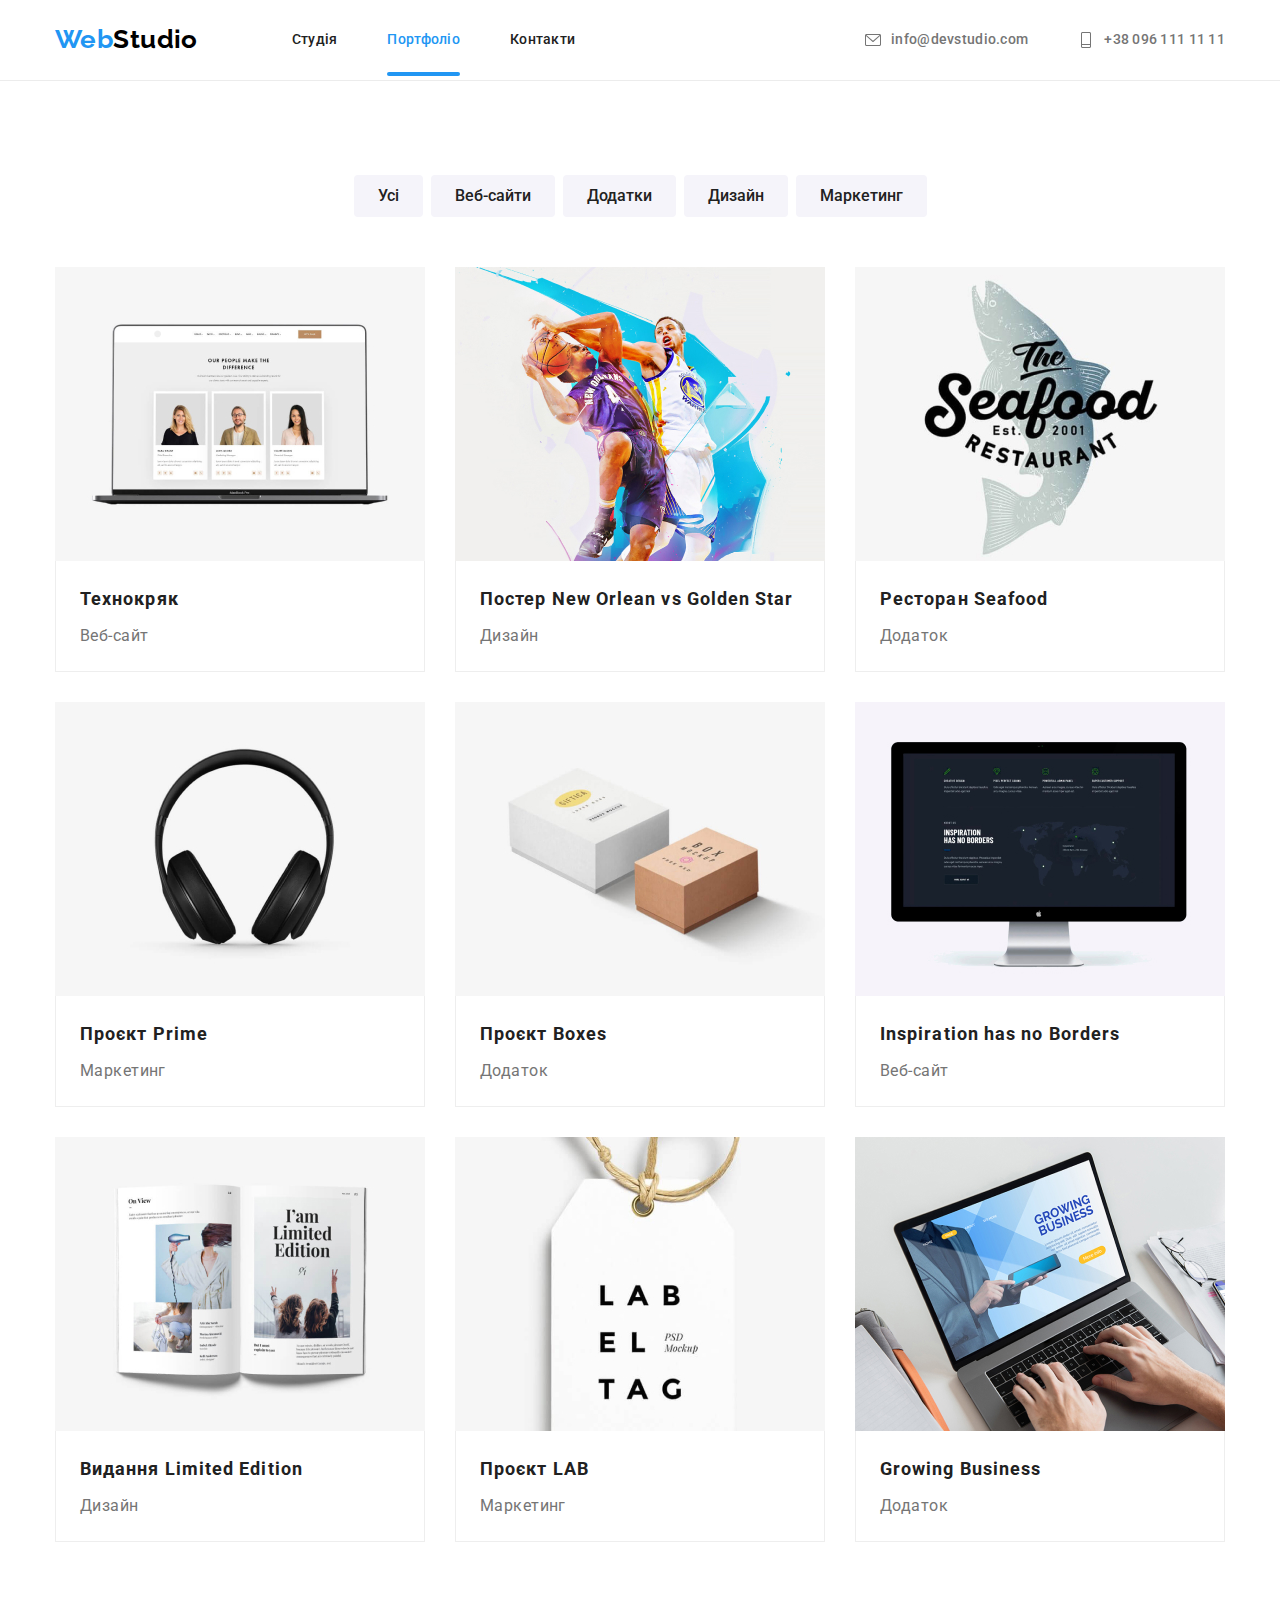
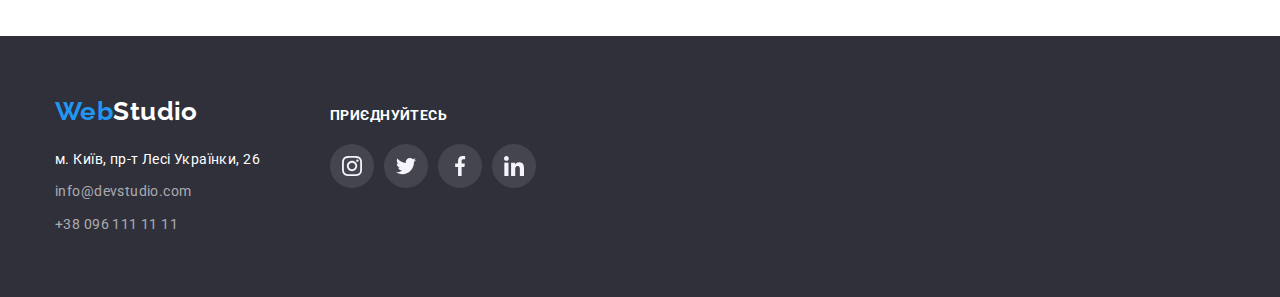
==== portfolio.html @ b00baf90 "11.11.2022" ====
<!DOCTYPE html>
<html lang="ua">
  <head>
    <meta charset="UTF-8" />
    <meta http-equiv="X-UA-Compatible" content="IE=edge" />
    <meta name="viewport" content="width=device-width, initial-scale=1.0" />
    <link rel="preconnect" href="https://fonts.googleapis.com" />
    <link rel="preconnect" href="https://fonts.gstatic.com" crossorigin />

    <link
      href="https://fonts.googleapis.com/css2?family=Raleway:wght@700&family=Roboto:wght@400;500;700;900&display=swap"
      rel="stylesheet"
    />
    <link
      rel="stylesheet"
      href="https://cdnjs.cloudflare.com/ajax/libs/modern-normalize/1.1.0/modern-normalize.min.css"
    />
    <link rel="stylesheet" href="./css/portfolio.css" />
    <title>Портфоліо</title>
  </head>

  <body>
    <!--Шапка сторінки-->
    <header class="header-page">
      <div class="container main-nav">
        <nav class="nav">
          <a href="./index.html" class="logo"
            ><span class="logo-word">Web</span>Studio</a
          >
          <ul class="site-nav list">
            <li class="item"><a href="./index.html" class="link">Студія</a></li>
            <li class="item">
              <a href="./portfolio.html" class="link active">Портфоліо</a>
            </li>
            <li class="item"><a href="" class="link ">Контакти</a></li>
          </ul>
        </nav>
        <ul class="contact list">
          <li class="item">
            <a href="mailto:info@devstudio.com" class="link-envelope link">
              <svg class="icon-envelope" width="16" height="16">
                <use href="./images/icons.svg/svg-1.svg#icon-amail-1"></use>
              </svg>
              info@devstudio.com
            </a>
          </li>
          <li class="item">
            <a href="tel:+380961111111" class="link-smartphone link">
              <svg class="icon-smartphone" width="16" height="16">
                <use href="./images/icons.svg/svg-1.svg#icon-phone-2"></use>
              </svg>
              +38 096 111 11 11
            </a>
          </li>
        </ul>
      </div>
    </header>
    <!--Головна сторінка-->
    <main>
      <section class="portfolio section">
        <div class="container">
          <h1 class="visually-hidden">Портфоліо</h1>
          <ul class="portfolio-nav list">
            <li class="portfolio-nav-item item">
              <button type="button" class="button button-secondary">Усі</button>
            </li>
            <li class="portfolio-nav-item item">
              <button type="button" class="button button-secondary">
                Веб-сайти
              </button>
            </li>
            <li class="portfolio-nav-item item">
              <button type="button" class="button button-secondary">
                Додатки
              </button>
            </li>
            <li class="portfolio-nav-item item">
              <button type="button" class="button button-secondary">
                Дизайн
              </button>
            </li>
            <li class="portfolio-nav-item item">
              <button type="button" class="button button-secondary">
                Маркетинг
              </button>
            </li>
          </ul>

          <ul class="portfolio-list list">
            <li class="portfolio-list-item item">
              <div class="team-tumb">
                <a href="" class="portfolio-item">
                  <img
                    src="./images/img.number1.jpg"
                    class="portfolio-img"
                    alt="Технокряк"
                    width="370"
                    height="294"
                  />
                  <div class="product-overlay">
                    <p class="ovarlay-text-card">
                      Ресурс пропонує комплексні пропозиції з різним рівнем функціоналу та сервісів. Все це дозволить відвідувачу отримати вичерпні відомості про компанію чи приватну особу.
                    </p>
                  </div>
                </a>
              </div>
              <div class="img-descr">
                <h2 class="portfolio-title">Технокряк</h2>
                <p class="portfolio-descrp">Веб-сайт</p>
              </div>
            </li>
            <li class="portfolio-list-item item">
              <div class="team-tumb">
                <a href="" class="portfolio-item">
                  <img
                    src="./images/img.number2.jpg"
                    class="portfolio-img alt="
                    Постер
                    New
                    Orlean
                    vs
                    Golden
                    Star
                    width="370"
                    height="294"
                  />
                  <div class="product-overlay">
                    <p class="ovarlay-text-card">
                      Ресурс пропонує комплексні пропозиції з різним рівнем функціоналу та сервісів. Все це дозволить відвідувачу отримати вичерпні відомості про компанію чи приватну особу.
                    </p>
                  </div>
                </a>
              </div>
              <div class="img-descr">
                <h2 class="portfolio-title">
                  Постер <span lang="en">New Orlean vs Golden Star</span>
                </h2>
                <p class="portfolio-descrp">Дизайн</p>
              </div>
            </li>
            <li class="portfolio-list-item item">
              <div class="team-tumb">
                <a href="" class="portfolio-item">
                  <img
                    src="./images/img.number3.jpg"
                    class="portfolio-img alt="
                    Ресторан
                    Seafood
                    width="370"
                    height="294"
                  />
                  <div class="product-overlay">
                    <p class="ovarlay-text-card">
                      Ресурс пропонує комплексні пропозиції з різним рівнем функціоналу та сервісів. Все це дозволить відвідувачу отримати вичерпні відомості про компанію чи приватну особу.
                    </p>
                  </div>
                </a>
              </div> 
                <div class="img-descr">
                  <h2 class="portfolio-title">
                    Ресторан <span lang="en">Seafood</span>
                  </h2>
                  <p class="portfolio-descrp">Додаток</p>
                </div>
              
            </li>
            <li class="portfolio-list-item item">
              <div class="team-tumb">
                <a href="" class="portfolio-item">
                  <img
                    src="./images/img.number4.jpg"
                    class="portfolio-img alt="
                    Проект
                    Prime
                    width="370"
                    height="294"
                  />
                  <div class="product-overlay">
                    <p class="ovarlay-text-card">
                      Ресурс пропонує комплексні пропозиції з різним рівнем функціоналу та сервісів. Все це дозволить відвідувачу отримати вичерпні відомості про компанію чи приватну особу.
                    </p>
                  </div>
                </a>
              </div>  
                <div class="img-descr">
                  <h2 class="portfolio-title">
                    Проєкт <span lang="en">Prime</span>
                  </h2>
                  <p class="portfolio-descrp">Маркетинг</p>
                </div>
              
            </li>
            <li class="portfolio-list-item item">
              <div class="team-tumb">
                <a href="" class="portfolio-item">
                  <img
                    src="./images/img.number5.jpg"
                    class="portfolio-img alt="
                    Проект
                    Boxes
                    width="370"
                    height="294"
                  />
                  <div class="product-overlay">
                    <p class="ovarlay-text-card">
                      Ресурс пропонує комплексні пропозиції з різним рівнем функціоналу та сервісів. Все це дозволить відвідувачу отримати вичерпні відомості про компанію чи приватну особу.
                    </p>
                  </div>
                </a>
              </div> 
                <div class="img-descr">
                  <h2 class="portfolio-title">
                    Проєкт <span lang="en">Boxes</span>
                  </h2>
                  <p class="portfolio-descrp">Додаток</p>
                </div>
              
            </li>
            <li class="portfolio-list-item item">
              <div class="team-tumb">
                <a href="" class="portfolio-item">
                  <img
                    src="./images/img.number6.jpg"
                    class="portfolio-img alt="
                    Inspiration
                    has
                    no
                    Borders
                    width="370"
                    height="294"
                 />
                 <div class="product-overlay">
                  <p class="ovarlay-text-card">
                    Ресурс пропонує комплексні пропозиції з різним рівнем функціоналу та сервісів. Все це дозволить відвідувачу отримати вичерпні відомості про компанію чи приватну особу.
                  </p>
                </div>
                </a>
              </div> 
                <div class="img-descr">
                  <h2 class="portfolio-title" lang="en">
                    Inspiration has no Borders
                  </h2>
                  <p class="portfolio-descrp">Веб-сайт</p>
                </div>
              
            </li>
            <li class="portfolio-list-item item">
              <div class="team-tumb">
                <a href="" class="portfolio-item">
                  <img
                    src="./images/img.number7.jpg"
                    class="portfolio-img alt="
                    В
                    Limited
                    Edition
                    width="370"
                    height="294"
                   />
                   <div class="product-overlay">
                    <p class="ovarlay-text-card">
                      Ресурс пропонує комплексні пропозиції з різним рівнем функціоналу та сервісів. Все це дозволить відвідувачу отримати вичерпні відомості про компанію чи приватну особу.
                    </p>
                  </div>
                </a>
              </div> 
              <div class="img-descr">
                <h2 class="portfolio-title">
                  Видання <span lang="en">Limited Edition</span>
                </h2>
                <p class="portfolio-descrp">Дизайн</p>
              </div>
              
            </li>
            <li class="portfolio-list-item item">
              <div class="team-tumb">
                <a href="" class="portfolio-item">
                  <img
                    src="./images/img.number8.jpg"
                    class="portfolio-img alt="
                    Проєкт
                    LAB
                    width="370"
                    height="294"
                  />
                  <div class="product-overlay">
                    <p class="ovarlay-text-card">
                      Ресурс пропонує комплексні пропозиції з різним рівнем функціоналу та сервісів. Все це дозволить відвідувачу отримати вичерпні відомості про компанію чи приватну особу.
                    </p>
                  </div>
               </a>
              </div> 
                <div class="img-descr">
                  <h2 class="portfolio-title">
                    Проєкт <span lang="en">LAB</span>
                  </h2>
                  <p class="portfolio-descrp">Маркетинг</p>
                </div>
              
            </li>
            <li class="portfolio-list-item item">
              <div class="team-tumb">
                <a href="" class="portfolio-item">
                  <img
                    src="./images/img.number9.jpg"
                    class="portfolio-img alt="
                    Growing
                    Business
                    width="370"
                    height="294"
                   />
                   <div class="product-overlay">
                    <p class="ovarlay-text-card">
                      Ресурс пропонує комплексні пропозиції з різним рівнем функціоналу та сервісів. Все це дозволить відвідувачу отримати вичерпні відомості про компанію чи приватну особу.
                    </p>
                  </div>
                </a>
              </div>
                <div class="img-descr">
                  <h2 class="portfolio-title" lang="en">Growing Business</h2>
                  <p class="portfolio-descrp">Додаток</p>
                </div>
            </li>
          </ul>
        </div>
      </section>
    </main>
    <!--Нижня шапка-->
    <footer class="footer">
      <div class="page-footer container">
        <div class="adress-container">
          <a href="./index.html" class="logo"
            ><span class="logo-word">Web</span>Studio</a
          >
          <address>
            <ul class="adress-list list">
              <li class="item">
                <a
                  href="https://goo.gl/maps/piqngm7oDQpEDh6u6"
                  class="address-list-link"
                  target="_blank"
                  rel="noopener nofollow noreferrer"
                  >м. Київ, пр-т Лесі Українки, 26</a
                >
              </li>
              <li class="item">
                <a href="maito:info@devstudio.com" class="address-list-tel"
                  >info@devstudio.com</a
                >
              </li>
              <li class="item">
                <a href="tel:+380961111111" class="address-list-tel"
                  >+38 096 111 11 11</a
                >
              </li>
            </ul>
          </address>
        </div>
        <div class="link-container">
          <p class="footer-link-container-title">приєднуйтесь</p>
          <ul class="list footer-links-list">
            <li class="footer-links-item">
              <a class="footer-social-links" href="">
                <svg class="footer-social-link-icon" width="20" height="20">
                  <use
                    href="./images/icons.svg/symbol-defs 1.svg#icon-instagram-2"
                  ></use>
                </svg>
              </a>
            </li>
            <li class="footer-links-item">
              <a class="footer-social-links" href="">
                <svg class="footer-social-link-icon" width="20" height="20">
                  <use
                    href="./images/icons.svg/symbol-defs 1.svg#icon-twitter-1"
                  ></use>
                </svg>
              </a>
            </li>
            <li class="footer-links-item">
              <a class="footer-social-links" href="">
                <svg class="footer-social-link-icon" width="20" height="20">
                  <use
                    href="./images/icons.svg/symbol-defs 1.svg#icon-facebook-1"
                  ></use>
                </svg>
              </a>
            </li>
            <li class="footer-links-item">
              <a class="footer-social-links" href="">
                <svg class="footer-social-link-icon" width="20" height="20">
                  <use
                    href="./images/icons.svg/symbol-defs 1.svg#icon-linkedin-1"
                  ></use>
                </svg>
              </a>
            </li>
          </ul>
        </div>
      </div>
    </footer>
  </body>
</html>
---- css/portfolio.css ----
html {
  box-sizing: border-box;
}


h1,
h2,
h3,
h4,
h5,
h6,
p {
  margin-top: 0;
}

a {
  text-decoration: none;
  color: inherit;
}

address {
  font-style: normal;
}


:root {
  --title-text-color: #212121;
  --primary-text-color: #757575;
  --accent-color: #2196F3;
  --button-white-color: #FFFFFF;
  --background-section: #2F303A;
  --background-color: #F5F4FA;
  --black: #000000;
}

body {
  color: var(--primary-text-color);
  font-family: 'Roboto', sans-serif;
  letter-spacing: 0.03em;
  font-size: 14px;
  line-height: 1.71;
}

.list {
  list-style: none;
  padding-left: 0;
  margin: 0;
}

.icon-envelope {
  margin-right: 10px;
  fill: currentColor;
}

.link-envelope {
  align-items: center;
  display: flex;
}

.icon-smartphone {
  margin-right: 10px;
  fill: currentColor;
}

.link-smartphone {
  align-items: center;
  display: flex;
}

.container {
  width: 1200px;
  padding-left: 15px;
  padding-right: 15px;
  margin-left: auto;
  margin-right: auto;
}

.section {
  padding-top: 94px;
  padding-bottom: 94px;
}

/*Шапка*/

.header-page {
  border-bottom: 1px solid #ECECEC;
  padding-top: 24px;
  padding-bottom: 25px;
  }
  
  
  /*Логотип*/
  
  .logo {
    color: var(--black);
      text-decoration: none;
      font-family: 'Raleway', sans-serif;
      font-weight: 700;
      font-size: 26px;
      line-height: 1.2;
    
    
    }
    
    .nav .logo {
      margin-right: 94px;
    }
    
    .logo .logo-word {
    color: var(--accent-color);
    }
    
    .main-nav {
      display: flex;
      align-items: center;
      justify-content: space-between;
    }
    
    .nav,
    .site-nav {
      display: flex;
      align-items: center;
    }
    
    
    .site-nav .item:not(:last-child) {
      margin-right: 50px;
    }
    
    .site-nav .link {
      color: var(--title-text-color);
      text-decoration: none;
      font-weight: 500;
      line-height: 1.14;
      letter-spacing: 0.02em;
      position: relative;
      padding-top: 28px;
      padding-bottom: 28px;
    
      transition: 250ms cubic-bezier(0.4, 0, 0.2, 1);
    
    }
    
    .site-nav .current {
      color: var(--accent-color);
    }
    
    .site-nav .active::after{
      position: absolute;
      left: 0px;
      bottom: -1px;
      content: "";
    
      width: 100%;
      height: 4px;
      
      border-radius: 2px;
      background-color: var(--accent-color);
      /*opacity: ;*/
  
  }
  
  
  .site-nav .active{
      color: var(--accent-color);
  }
  
  /*.active::after,
  .active:hover::after,
  .active:focus::after {
      opacity: 1;
  }
  */
    
    
    .site-nav .link:hover,
    .site-nav .link:focus {
      color: var(--accent-color);
    }
    
    .icon-envelope {
      margin-right: 10px;
      fill: currentColor;
    }
    
    .link-envelope {
      align-items: center;
      display: flex;
    }
    
    .icon-smartphone {
      margin-right: 10px;
      fill: currentColor;
    }
    
    .link-smartphone {
      align-items: center;
      display: flex;
    }
    
    .contact {
      display: flex;
    }
    
    .contact .link {
     color: var(--primary-text-color);
      text-decoration: none;
      font-weight: 500;
      line-height: 1.14;
      letter-spacing: 0.02em;
    
      visibility: visible;
      transition: opacity 250ms,visibility 250ms linear ;
    }
    
    .contact .item:not(:last-child)
     { margin-right: 50px;
    }
    
    .contact .link:hover,
    .contact .link:focus {
      color: var(--accent-color);
    }

/*Button*/
.visually-hidden {
  position: absolute;
  width: 1px;
  height: 1px;
  margin: -1px;
  border: 0;
  padding: 0;

  white-space: nowrap;
  clip-path: inset(100%);
  clip: rect(0 0 0 0);
  overflow: hidden;
}
.button {
  font-size: 16px;
  text-align: center;
  cursor: pointer;
  font-family: inherit;
  border-color: transparent;
  border-radius: 4px;
  
  transition: 250ms cubic-bezier(0.4, 0, 0.2, 1);
}

.button-primary {
  color: var(--button-white-color);
  background-color: var(--accent-color);

  font-weight: 700;
  line-height: 1.88;
  letter-spacing: 0.06em;

  padding: 10px 32px;
  min-width: 200px;
   
}

.button-secondary {
  display: inline-block;
  color: var(--title-text-color);
  background-color: var(--background-color);

  font-weight: 500;
  line-height: 1.62;

  padding: 6px 22px;

}

.button-secondary:not(:last-child) {
  margin-right: 8px;
}

.button-primary:hover,
.button-primary:focus {
  color: var(--title-text-color);
  background-color: var(--background-color);
}

.button-secondary:hover,
.button-secondary:focus {
  color: var(--button-white-color);
  background-color: var(--accent-color);
}

.button.active {
  color: var(--button-white-color);
  background-color: var(--accent-color);
}

.visually-hidden {
  position: absolute;
  width: 1px;
  height: 1px;
  margin: -1px;
  border: 0;
  padding: 0;

  white-space: nowrap;
  clip-path: inset(100%);
  clip: rect(0 0 0 0);
  overflow: hidden;
}

.features {
  display: flex;
}

.features .item {
  width: 270px;
}

.features .item:not(:last-child) {
  margin-right: 30px;
}

.features .features-title {
  color: var(--title-text-color);
  font-size: 14px;
  line-height: 1.14;
  text-transform: uppercase;
  margin-top: 0px;
  margin-bottom: 10px;
}

.features .feature-text {
  line-height: 1.17;
  margin-bottom: 0;
  margin-top: 0;
  padding-top: 13.5px;
  padding-bottom: 13.5px;


}

.works {
  padding-top: 0;
}

.works .works-images {
  display: flex;
}

.works-images .work {
  display: block;
  max-width: 100%;
  height: auto;
}


.works .works-images .item:not(:last-child) {
  margin-right: 30px;
}

.section-title {
  color: var(--title-text-color);
  font-size: 36px;
  line-height: 1.16;
  text-align: center;
  margin-top: 0px;
  margin-bottom: 50px;
}

.team {
  background-color: var(--background-color);
}

.team-list {
  display: flex;
}

.team-list .item {
  box-shadow: 0px 1px 3px rgba(0, 0, 0, 0.12), 0px 1px 1px rgba(0, 0, 0, 0.14), 0px 2px 1px rgba(0, 0, 0, 0.2);
  border-radius: 0px 0px 4px 4px;
  text-align: center;
  background-color: var(--button-white-color);
}

.team-list .item:not(:last-child) {
  margin-right: 30px;
}

.team-list .item .img-descr {
  padding-top: 30px;
  padding-bottom: 30px;
}

.team .team-member {
  color: var(--title-text-color);
  font-weight: 500;
  font-size: 16px;
  line-height: 1.19;
  margin-bottom: 0;
  margin-bottom: 10px;
}

.team .team-descrp {
  font-size: 16px;
  line-height: 1.19;
  margin-bottom: 0;
}

.team-list .item .team-img {
  display: block;
  max-width: 100%;
  height: auto;
}

.footer {
  background-color: var(--background-section);
  padding-top: 60px;
  padding-bottom: 60px;
}

.footer .page-footer .logo {
  display: block;
  color: var(--button-white-color);
  margin-bottom: 20px;
}

.address-list .list .item:not(:last-child) {
  margin-bottom: 9px;
}

.address-list .address {
  font-style: normal;
  color: var(--button-white-color);
  text-decoration: none;
  font-size: 14px;
  line-height: 1.71;
}

.address-list .mail:hover,
.address-list .mail:focus,
.address-list .tel:hover,
.address-list .tel:focus {
  color: var(--accent-color);
}

.address-list .mail,
.address-list .tel {
  font-style: normal;
  color: rgba(255, 255, 255, 0.6);
  text-decoration: none;
  font-size: 14px;
  line-height: 1.71;
}



.portfolio-item {
  text-decoration: none;

}

.portfolio-title {
  color: var(--title-text-color);
  font-size: 18px;
  line-height: 2;
  letter-spacing: 0.06em;
  margin-bottom: 4px;
  margin-top: 0;
}

.portfolio-descrp {
  font-size: 16px;
  line-height: 1.88;
  padding-top: 0;
  margin-top: 0;
  margin-bottom: 0;
}

.portfolio-list {
  display: flex;
  flex-wrap: wrap;

  margin: -15px;
}


.portfolio-list .item {
  margin: 15px;

}

.portfolio-list .item .img-descr {
  border: 1px solid #EEEEEE;
  padding-top: 20px;
  padding-bottom: 20px;
  padding-right: 24px;
  padding-left: 24px;
  border-top: none;
}

.item .portfolio-img {
  display: block;
  max-width: 100%;
  height: auto;
}

.portfolio-nav {
  display: flex;
  justify-content: center;
  margin-bottom: 50px;
}

.portfolio-nav .item:not(:last-child) {
  margin-right: 8px;
}

/* ==============PORTFOLIO=========== */


.portfolio-list {
  display: flex;
  flex-wrap: wrap;

  transition: 250ms cubic-bezier(0.4, 0, 0.2, 1);
}

.portfolio-list-item:hover,
.portfolio-list-item:focus {
  box-shadow: 0px 1px 1px rgba(0, 0, 0, 0.12), 0px 4px 4px rgba(0, 0, 0, 0.06),
      1px 4px 6px rgba(0, 0, 0, 0.16);
      transition: 250ms cubic-bezier(0.4, 0, 0.2, 1);
}


.portfolio-list-img {
  display: block;
  max-width: 100%;
  height: auto;
}

.portfolio-nav {
  display: flex;
  justify-content: center;
  margin-bottom: 50px;

  flex-wrap: wrap;
}

.portfolio-img-descr {
   border: 1px solid #eeeeee;
   border-top: none;
   padding-top: 20px;
   padding-bottom: 20px;
   padding-right: 24px;
   padding-left: 24px;

   transition: 250ms cubic-bezier(0.4, 0, 0.2, 1);
}

.portfolio-list-descrp {
   font-size: 16px;
   line-height: 1.88;
   padding-top: 0;
   margin-top: 0;
   margin-bottom: 0;
}

.portfolio-list-title {
   color: var(--title-text-color);
   font-size: 18px;
   line-height: 2;
   letter-spacing: 0.06em;
   margin-bottom: 4px;
   margin-top: 0;
}
/*---------------FOOTER-----------------*/
.footer-social-link-icon {
  fill: var(--background-color);
}

.footer-links-item:not(:nth-child(4n)){
margin-right: 10px;
}

.footer-links-item{
fill: var(--accent-color);
}

.footer-social-links{
fill:var(--button-white-color);
}

.footer {
  background-color: var(--background-section);
  padding-top: 60px;
  padding-bottom: 60px;
}

.page-footer {
  display: flex;
 
  align-items: baseline;
}

.footer-links-list {
  display: flex;

}

.footer-link-container-title {
  font-size: 14px;
  font-weight: 700;
  line-height: 1.14;
  color: var(--button-white-color);
  margin-bottom: 20px;
  text-transform: uppercase;
  
  transition: 250ms cubic-bezier(0.4, 0, 0.2, 1);
}


.footer-social-links {
  background-color: rgba(255, 255, 255, 0.1);
  width: 44px;
  height: 44px;
  border-radius: 50%;
  padding: 12px;
  display: flex;

  visibility: visible;
  transition: 250ms cubic-bezier(0.4, 0, 0.2, 1);

}

.footer-social-links:hover,
.footer-social-links:focus {
  background-color: var(--accent-color);
}

.footer-social-link-icon {
  fill: currentColor;

}


.footer .page-footer .logo {
  display: block;
  color: var(--button-white-color);
  margin-bottom: 20px;
}

.address-list-item:not(:last-child) {
  margin-bottom: 9px;
}

.address-list-link {
  font-style: normal;
  color: var(--button-white-color);
  text-decoration: none;
  font-size: 14px;
  line-height: 1.71;

  transition: 250ms cubic-bezier(0.4, 0, 0.2, 1);
}

.address-list-mail:hover,
.address-list-mail:focus,
.address-list-tel:hover,
.address-list-tel:focus {

  color: var(--accent-color);
}



.address-list-mail,
.address-list-tel {
  font-style: normal;
  color: rgba(255, 255, 255, 0.6);
  text-decoration: none;
  font-size: 14px;
  line-height: 1.71;

  transition: 250ms cubic-bezier(0.4, 0, 0.2, 1);
}

.link-container{
  margin-left: 70px;
}
.footer-social-link-icon{
  fill:var(--background-color);
  }





.adress-list .item:not(:last-child){
  margin-bottom: 9px;
}


.social-link{
  margin-right: 10px;
}

/* --------------FOOTER---------------*/
/*--------------PORTFOLIO------------*/


.portfolio-list-descrp {
  font-size: 16px;
  line-height: 1.88;
  padding-top: 0;
  margin-top: 0;
  margin-bottom: 0;
}

.portfolio-list {
  display: flex;
  flex-wrap: wrap;
  
}

.portfolio-list-item:hover,
.portfolio-list-item:focus {
  box-shadow: 0px 1px 1px rgba(0, 0, 0, 0.12), 0px 4px 4px rgba(0, 0, 0, 0.06),
      1px 4px 6px rgba(0, 0, 0, 0.16);
}

.portfolio-img-descr {
  border: 1px solid #eeeeee;
  border-top: none;
  padding-top: 20px;
  padding-bottom: 20px;
  padding-right: 24px;
  padding-left: 24px;
}

.portfolio-list-img {
  display: block;
  max-width: 100%;
  height: auto;
}

.portfolio-nav {
  display: flex;
  justify-content: center;
  margin-bottom: 50px;

  flex-wrap: wrap;
}
/* OVERLAY */
.team-tumb{
  position: relative;
  overflow: hidden;
}
.product-overlay{
  position: absolute;
  top: 0;
  left: 0;
  display: flex;
  align-items: center;

  width: 100%;
  height: 100%;

  background-color:  rgba(33, 150, 243, 0.9);
  transform: translateY(100%);
  backdrop-filter: blur(4px);
  transition: 250ms cubic-bezier(0.4, 0, 0.2, 1);
}
.ovarlay-text-card{
  width: 322px;
  height: 168px;
  left: 239px;
  top: 323px;
  
  font-family: 'Roboto';
  font-style: normal;
  font-weight: 400;
  font-size: 18px;
  line-height: 28px;
  /* or 156% */
  
  letter-spacing: 0.03em;
  
  color: #FFFFFF;

  padding-left: 24px;
  padding-right: 24px;
}
.portfolio-list-item:hover .product-overlay{
  transform: translateY(0);
}
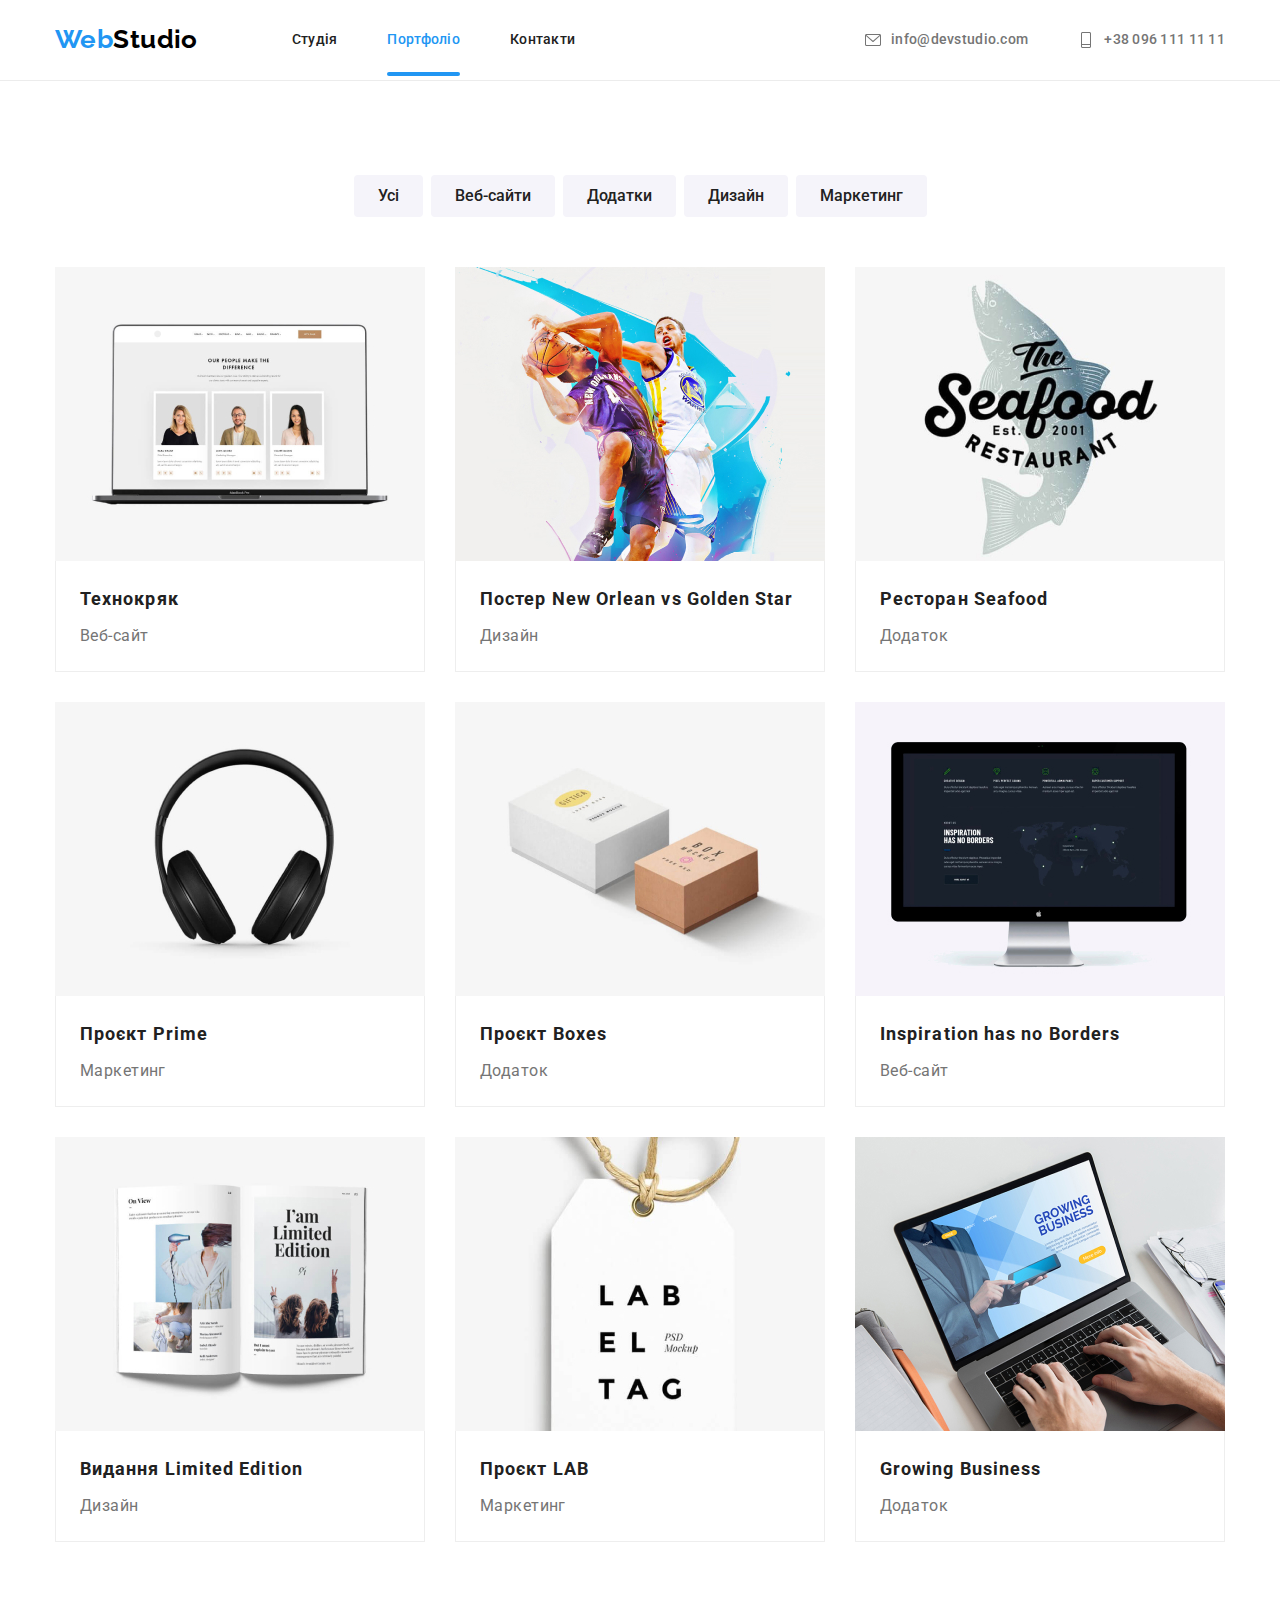
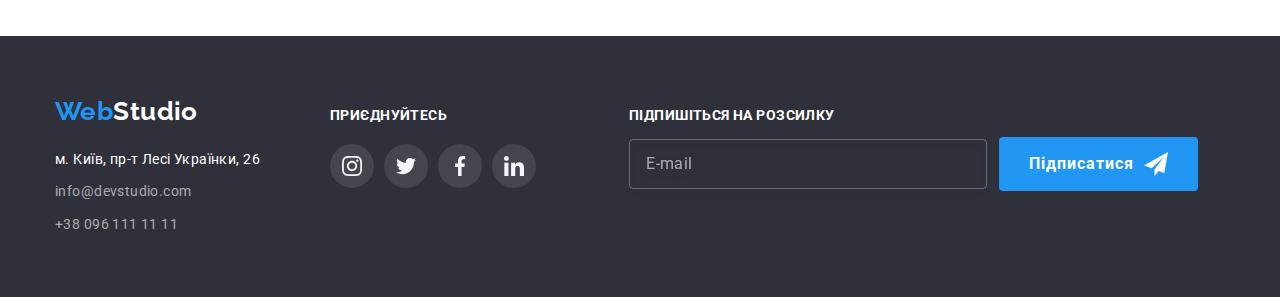
==== commit b3399c48: "14.11.2022" ====
--- a/portfolio.html
+++ b/portfolio.html
@@ -396,6 +396,17 @@
             </li>
           </ul>
         </div>
+        <form class="subscription-form">
+          <p class="subscription-title">Підпишіться на розсилку</p>
+          <div class="subscription-form-element">
+              <input type="email" name="user-subscription-mail" class="subscription-form-input" placeholder="E-mail" required>
+              <button type="submit" class="subscription-btn button">Підписатися
+                  <svg class="subscription-icon" width="24" height="24">
+                      <use href="./images/icons.svg/icon-send.svg#icon-icon-send"></use>
+                  </svg>
+              </button>
+          </div>
+      </form>
       </div>
     </footer>
   </body>
--- a/css/portfolio.css
+++ b/css/portfolio.css
@@ -749,6 +749,86 @@
 
   flex-wrap: wrap;
 }
+.subscription-form{
+  margin-left: 93px;
+}
+.subscription-title{
+
+  font-family: 'Roboto';
+  font-style: normal;
+  font-weight: 700;
+  font-size: 14px;
+  line-height: 16px;
+  letter-spacing: 0.03em;
+  text-transform: uppercase;
+  
+  color: #FFFFFF;
+  
+}
+.subscription-form-input {
+  width: 358px;
+  height: 50px;
+  padding-left: 16px;
+  margin-right: 12px;
+
+  background-color: transparent;
+  color: #F5F4FA;
+
+  border: 1px solid rgba(255, 255, 255, 0.3);
+  box-sizing: border-box;
+  filter: drop-shadow(0px 4px 4px rgba(117, 45, 45, 0.15));
+  border-radius: 4px;
+
+  transition: border 250ms var(--function-transition);
+}
+
+.subscription-form-input::placeholder {
+  color: rgba(255, 255, 255, 0.6);
+
+  font-family: Roboto;
+  font-weight: normal;
+  font-size: 16px;
+  line-height: 1.25;
+  letter-spacing: 0.03em;
+}
+
+.subscription-form-input:focus {
+  outline: none;
+  border-color: var(--accent-color);
+}
+
+.subscription-btn {
+  display: flex;
+  align-items: center;
+  text-align: center;
+
+  margin: 0;
+  padding: 10px 28px;
+
+  font-weight: 700;
+  line-height: 1.88;
+  font-size: 16px;
+  letter-spacing: 0.06em;
+  color: #FFFFFF;
+
+  background-color: var(--accent-color);
+  box-shadow: var(--box-shadow-main);
+
+  transition:  250ms var(--function-transition);
+}
+.subscription-btn:hover,
+.subscription-btn:focus{
+  background-color:#107fd4;
+}
+
+.subscription-icon {
+  margin-left: 10px;
+}
+
+.subscription-form-element {
+  display: flex;
+  align-items: center;
+}
 /* OVERLAY */
 .team-tumb{
   position: relative;
